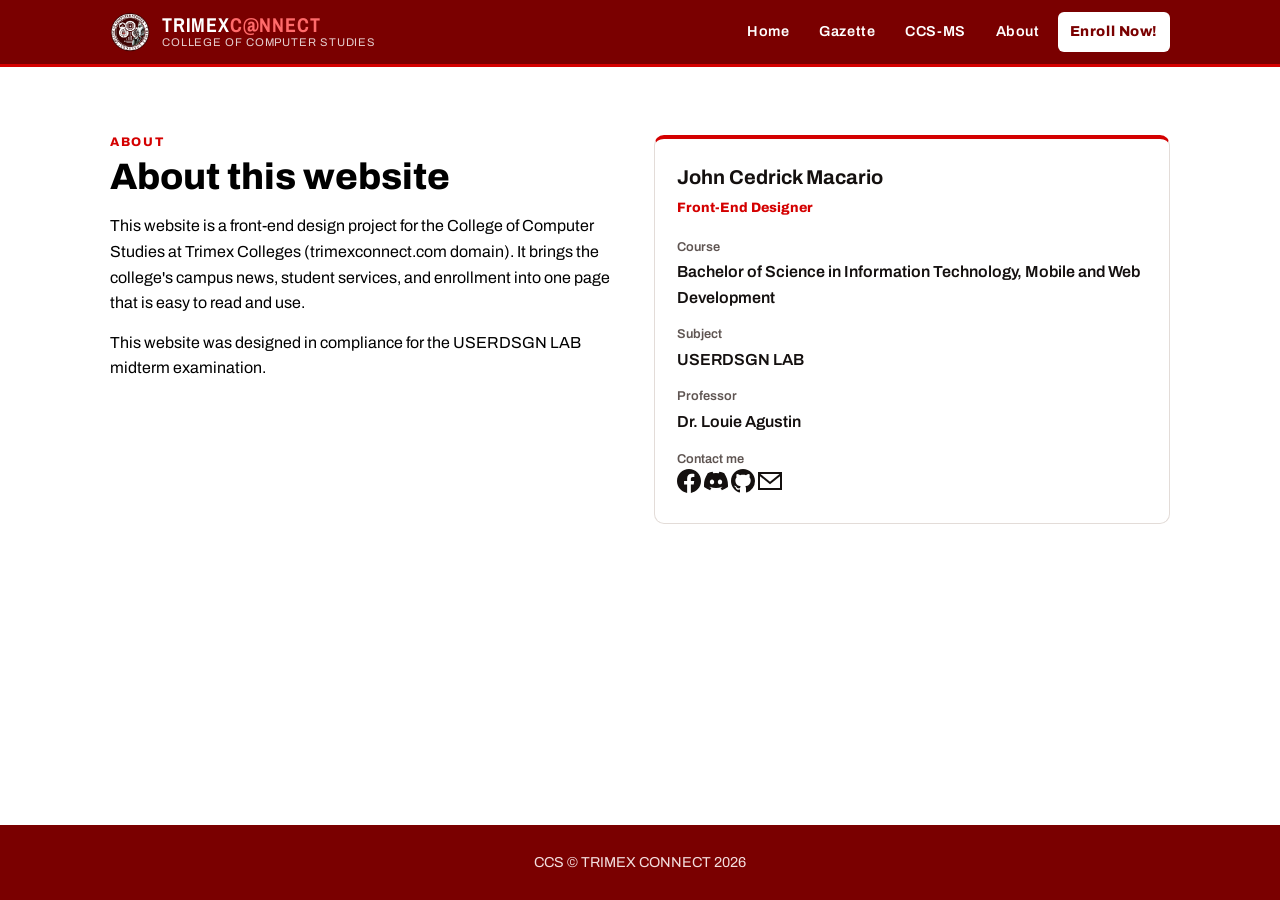
==== about.html @ 0bebf40c "Initial commit" ====
<!DOCTYPE html>
<html lang="en">
<head>
  <meta charset="utf-8">
  <meta name="viewport" content="width=device-width, initial-scale=1, viewport-fit=cover">
  <title>About | TrimexConnect</title>

  <link rel="stylesheet" href="https://fonts.googleapis.com/css2?family=Archivo:wght@400;600;800&family=Archivo+Narrow:wght@600&display=swap">
  <link rel="stylesheet" href="style.css">
  <link rel="stylesheet" href="about.css">
</head>

<body>

  <header>
    <div class="nav">
      <a href="#home"><img src="logoofccs.png" alt="css_logo" class="ccslogo" ></a>
      <a class="brand" href="index.html">TRIMEX<b>C@NNECT</b><small>College of Computer Studies</small></a>

      <nav>
        <a href="index.html">Home</a>
        <a href="index.html#gazette">Gazette</a>

        <details class="ccs-dropdown" name="site-dropdown">
          <summary>CCS-MS</summary>
          <div class="ccs-menu">
            <a href="https://trimexconnect.com/capstonethesis/login.php">Research Management System</a>
            <a href="https://trimexconnect.com/researchmanual/">Research Manual</a>
            <a href="https://trimexconnect.com/e-data/">Data Science Platform</a>
            <a href="https://trimexconnect.com/coderkiosk/">CCS Online Compiler</a>
            <a href="https://trimexconnect.com/iskuling/lms/login.php">CCS LMS Management</a>
            <a href="https://trimexconnect.com/voting/acts/">CCS ACTS Voting System</a>
            <a href="https://trimexconnect.com/voting/acse/">ACSE ACTS Voting System</a>
            <a href="https://trimexconnect.com/crowntab/">CCS Pageant Management System</a>
            <a href="https://trimexconnect.com/academy/netsec/login.php">Cybersecurity Arena</a>
            <a href="https://trimexconnect.com/e-hack/">Educational Cyber Range</a>
            <a href="https://trimexconnect.com/dikoalam/infosec/">Network Cybersecurity Training Lab</a>
            <a href="https://trimexconnect.com/ojtms/">CCS OJT Monitoring</a>
            <a href="https://trimexconnect.com/201ccs/">CCS Student and Faculty Portfolio</a>
          </div>
        </details>

        <a href="about.html" aria-current="page">About</a>
        <a class="cta" href="index.html#enroll">Enroll Now!</a>

        <details class="mobile-nav" name="nav-menu">
          <summary>Menu</summary>
          <div class="mobile-menu">
            <a href="index.html">Home</a>
            <a href="index.html#gazette">Gazette</a>

            <details class="mobile-ccs-dropdown" name="mobile-submenu">
              <summary>CCS-MS</summary>
              <div class="mobile-ccs-menu">
                <a href="https://trimexconnect.com/capstonethesis/login.php">Research Management System</a>
                <a href="https://trimexconnect.com/researchmanual/">Research Manual</a>
                <a href="https://trimexconnect.com/e-data/">Data Science Platform</a>
                <a href="https://trimexconnect.com/coderkiosk/">CCS Online Compiler</a>
                <a href="https://trimexconnect.com/iskuling/lms/login.php">CCS LMS Management</a>
                <a href="https://trimexconnect.com/voting/acts/">CCS ACTS Voting System</a>
                <a href="https://trimexconnect.com/voting/acse/">ACSE ACTS Voting System</a>
                <a href="https://trimexconnect.com/crowntab/">CCS Pageant Management System</a>
                <a href="https://trimexconnect.com/academy/netsec/login.php">Cybersecurity Arena</a>
                <a href="https://trimexconnect.com/e-hack/">Educational Cyber Range</a>
                <a href="https://trimexconnect.com/dikoalam/infosec/">Network Cybersecurity Training Lab</a>
                <a href="https://trimexconnect.com/ojtms/">CCS OJT Monitoring</a>
                <a href="https://trimexconnect.com/201ccs/">CCS Student and Faculty Portfolio</a>
              </div>
            </details>

            <a href="about.html" aria-current="page">About</a>
            <a href="index.html#enroll">Enroll Now!</a>
          </div>
        </details>
      </nav>
    </div>
  </header>

  <main>
    <section id="about">
      <div class="about">

        <div class="about-text">
          <div class="kick">About</div>
          <h2>About this website</h2>
          <p>
            This website is a front-end design project for the College of Computer
            Studies at Trimex Colleges (trimexconnect.com domain). It brings the 
            college's campus news, student services, and enrollment into one page 
            that is easy to read and use.
          </p>
          <p>
            This website was designed in compliance for the USERDSGN LAB midterm examination.
          </p>
        </div>

        <aside class="profile">
          <h3>John Cedrick Macario</h3>
          <p class="profile-role">Front-End Designer</p>
           
          <dl>
            <div>
              <dt>Course</dt>
              <dd>Bachelor of Science in Information Technology, Mobile and Web Development</dd>
            </div>
            <div>
              <dt>Subject</dt>
              <dd>USERDSGN LAB</dd>
            </div>
            <div>
              <dt>Professor</dt>
              <dd>Dr. Louie Agustin</dd>
            </div>
            <div>
   
    <dt>Contact me</dt>

    
    <a href="https://www.facebook.com/john.cedrick.807351" target="_blank" rel="noreferrer" aria-label="Facebook">
        <svg xmlns="http://www.w3.org/2000/svg" width="24" height="24" viewBox="0 0 24 24" fill="currentColor">
            <path d="M24 12.073c0-6.627-5.373-12-12-12s-12 5.373-12 12c0 5.99 4.388 10.954 10.125 11.854v-8.385H7.078v-3.47h3.047V9.43c0-3.007 1.792-4.669 4.533-4.669 1.312 0 2.686.235 2.686.235v2.953H15.83c-1.491 0-1.956.925-1.956 1.874v2.25h3.328l-.532 3.47h-2.796v8.385C19.612 23.027 24 18.062 24 12.073z"/>
        </svg>
    </a>

    
    <a href="https://discord.com/users/558245383491289108" target="_blank" rel="noreferrer" aria-label="Discord">
        <svg xmlns="http://www.w3.org/2000/svg" width="24" height="24" viewBox="0 0 24 24" fill="currentColor">
            <path d="M20.317 4.37a19.791 19.791 0 0 0-4.885-1.515.074.074 0 0 0-.079.037c-.21.375-.444.864-.608 1.25a18.27 18.27 0 0 0-5.487 0 12.64 12.64 0 0 0-.617-1.25.077.077 0 0 0-.079-.037A19.736 19.736 0 0 0 3.677 4.37a.07.07 0 0 0-.032.027C.533 9.046-.32 13.58.099 18.057a.082.082 0 0 0 .031.057 19.9 19.9 0 0 0 5.993 3.03.078.078 0 0 0 .084-.028 14.09 14.09 0 0 0 1.226-1.994.076.076 0 0 0-.041-.106 13.107 13.107 0 0 1-1.872-.892.077.077 0 0 1-.008-.128 10.2 10.2 0 0 0 .372-.292.074.074 0 0 1 .077-.01c3.928 1.793 8.18 1.793 12.061 0a.074.074 0 0 1 .078.01c.12.098.246.198.373.292a.077.077 0 0 1-.006.127 12.299 12.299 0 0 1-1.873.892.077.077 0 0 0-.041.107c.36.698.772 1.362 1.225 1.993a.076.076 0 0 0 .084.028 19.839 19.839 0 0 0 6.002-3.03.077.077 0 0 0 .032-.054c.5-5.177-.838-9.674-3.549-13.66a.061.061 0 0 0-.031-.028zM8.02 15.33c-1.183 0-2.157-1.085-2.157-2.419 0-1.333.956-2.419 2.157-2.419 1.21 0 2.176 1.096 2.157 2.42 0 1.333-.956 2.418-2.157 2.418zm7.975 0c-1.183 0-2.157-1.085-2.157-2.419 0-1.333.955-2.419 2.157-2.419 1.21 0 2.176 1.096 2.157 2.42 0 1.333-.946 2.418-2.157 2.418z"/>
        </svg>
    </a>
    
    <a href="https://github.com/Poopoo24yt" target="_blank" rel="noreferrer" aria-label="GitHub">
        <svg xmlns="http://www.w3.org/2000/svg" width="24" height="24" viewBox="0 0 24 24" fill="currentColor">
            <path d="M12 0C5.37 0 0 5.37 0 12c0 5.31 3.435 9.795 8.205 11.385.6.105.825-.255.825-.57 0-.285-.015-1.23-.015-2.235-3.015.555-3.795-.735-4.035-1.41-.135-.345-.72-1.41-1.23-1.695-.42-.225-1.02-.78-.015-.795.945-.015 1.62.87 1.845 1.23 1.08 1.815 2.805 1.305 3.495.99.105-.78.42-1.305.765-1.605-2.67-.3-5.46-1.335-5.46-5.925 0-1.305.465-2.385 1.23-3.225-.12-.3-.54-1.53.12-3.18 0 0 1.005-.315 3.3 1.23.96-.27 1.98-.405 3-.405s2.04.135 3 .405c2.295-1.56 3.3-1.23 3.3-1.23.66 1.65.24 2.88.12 3.18.765.84 1.23 1.905 1.23 3.225 0 4.605-2.805 5.625-5.475 5.925.435.375.81 1.095.81 2.22 0 1.605-.015 2.895-.015 3.3 0 .315.225.69.825.57A12.02 12.02 0 0024 12c0-6.63-5.37-12-12-12z"/>
        </svg>
    </a>

    
    <a class="contact-email" href="mailto:johncedrickmacario@student.trimexcolleges.edu.ph" aria-label="Email">
        <svg xmlns="http://www.w3.org/2000/svg" width="24" height="24" viewBox="0 0 24 24" fill="currentColor">
            <path d="M0 3v18h24V3H0zm21.518 2L12 12.713 2.482 5h19.036zM2 19V7.183l10 8.104 10-8.104V19H2z"/>
        </svg>
    </a>
</div>
          </dl>
        </aside>

      </div>
    </section>
  </main>

  <footer>CCS &copy; TRIMEX CONNECT 2026</footer>

  <script>
    document.addEventListener("click", (event) => {
      const clickedLink = event.target.closest("a");

      document.querySelectorAll("details[open]").forEach((dropdown) => {
        if (clickedLink || !dropdown.contains(event.target)) {
          dropdown.removeAttribute("open");
        }
      });
    });
  </script>

</body>
</html>
---- style.css ----
/* Theme tokens and global defaults */
:root {
  --maroon: #7a0000;
  --red: #d40000;
  --ink: #14100f;
  --bg: #f6f3f1;
  --card: #fff;
  --mut: #5f5552;
  --line: #e3dcd8;
  box-sizing: border-box;
  padding-top: env(safe-area-inset-top, 0px);
  padding-bottom: env(safe-area-inset-bottom, 0px);
}

@media (prefers-color-scheme: dark) {
  :root:not([data-theme="light"]) {
    --bg: #140e0e;
    --card: #1f1616;
    --ink: #f4ecea;
    --mut: #b8a9a5;
    --line: #3a2a2a;
  }
}

:root[data-theme="dark"] {
  --bg: #140e0e;
  --card: #1f1616;
  --ink: #f4ecea;
  --mut: #b8a9a5;
  --line: #3a2a2a;
}

html {
  scroll-behavior: smooth;
  scroll-padding-top: calc(72px + env(safe-area-inset-top, 0px));
}

* {
  box-sizing: border-box;
}

body {
  margin: 0;
  background: #fff;
  color: var(--ink);
  font-family: "Archivo", system-ui, sans-serif;
  font-size: 16px;
  line-height: 1.6;
}

p,
li,
summary,
a,
span,
button,
input,
textarea {
  font: inherit;
}

a {
  color: inherit;
  text-decoration: none;
}

/* Header */

header {
  position: sticky;
  top: env(safe-area-inset-top, 0px);
  z-index: 10;
  background: var(--maroon);
  color: #fff;
  border-bottom: 3px solid var(--red);
}

.ccslogo{
    height: 40px; 
  width: auto; 
  display: block;
  }

.nav {
  max-width: 1100px;
  margin: 0 auto;
  padding: 12px 20px;
  display: flex;
  align-items: center;
  justify-content: flex-start;
  gap: 12px;
  flex-wrap: wrap;
}

.nav > nav {
  margin-left: auto;
}

.brand {
  font: 800 1.25rem/1 "Archivo Narrow", Archivo, sans-serif;
  letter-spacing: .04em;
}

.brand small {
  display: block;
  font: 400 .7rem/1.3 Archivo, sans-serif;
  letter-spacing: .08em;
  opacity: .8;
  text-transform: uppercase;
}

nav,
nav a,
nav summary,
.btn,
.btns a,
.cta,
.kick,
.gazette-label,
.gazette-card h3,
.gazette-card-left h3,
.stat b,
.ms li,
footer,
.enroll p,
.lead,
.ms p {
  font-family: "Archivo", system-ui, sans-serif;
}

.brand b {
  color: #ff6b6b;
}

nav {
  position: relative;
  display: flex;
  gap: 6px;
  flex-wrap: wrap;
  align-items: center;
}

nav a,
nav summary {
  padding: 8px 12px;
  border-radius: 6px;
  font-weight: 600;
  font-size: .9rem;
  letter-spacing: .04em;
}

nav summary {
  list-style: none;
  cursor: pointer;
}

nav summary::-webkit-details-marker {
  display: none;
}

.ccs-dropdown {
  position: static;
}

.ccs-dropdown[open] > summary,
nav summary:hover {
  background: rgba(255, 255, 255, .14);
}

.ccs-menu,
.mobile-ccs-menu {
  overflow-y: auto;
  padding: 8px;
  border: 1px solid var(--line);
  border-radius: 8px;
  background: var(--card);
  color: var(--ink);
}

.ccs-menu {
  position: absolute;
  top: calc(100% + 10px);
  right: 0;
  width: min(312px, calc(100vw - 32px));
  max-height: min(82vh, 650px);
  box-shadow: 0 12px 32px rgba(20, 16, 15, .2);
}

.ccs-dropdown:hover > .ccs-menu,
.ccs-dropdown:focus-within > .ccs-menu {
  display: block;
}

nav .ccs-menu a {
  display: block;
  padding: 10px 12px;
  border-radius: 4px;
  font-weight: 400;
  font-size: .95rem;
  letter-spacing: 0;
  line-height: 1.45;
}

nav .ccs-menu a:hover,
nav .ccs-menu a:focus-visible {
  background: var(--bg);
  color: var(--maroon);
}
nav a:hover {
  background: rgba(255, 255, 255, .14);
}

nav a.cta {
  background: #fff;
  color: var(--maroon);
  font-weight: 800;
}

/* Hero and calls to action */
.hero {
  position: relative;
  color: #fff;
  background: linear-gradient(105deg, rgba(20, 6, 6, .93) 38%, rgba(122, 0, 0, .55)), url(buildingschoolGIFbg.gif) center/cover;
}

.hero .in {
  max-width: 1100px;
  margin: 0 auto;
  padding: 84px 20px 96px;
  display: grid;
  gap: 28px;
}

.pill img {
  display: block;
  width: min(340px, 100%);
  height: auto;
  background: #fff;
  padding: 10px;
  border-radius: 12px;
}

h1 {
  font: 800 clamp(2.2rem, 6vw, 3.9rem)/1.05 Archivo, sans-serif;
  margin: 0;
  max-width: 16ch;
}

h1 span {
  color: #ff5a5a;
}

.hero p {
  max-width: 52ch;
  font-size: 1.1rem;
  margin: 0;
  color: #f0e4e2;
}

.btns {
  display: flex;
  gap: 12px;
  flex-wrap: wrap;
}

.btn {
  padding: 13px 22px;
  border-radius: 8px;
  font-size: 0.95rem;
  font-weight: 800;
  border: 2px solid #fff;
}

.btn.p {
  background: var(--red);
  border-color: var(--red);
  color: white;
}

.btn:hover {
  filter: brightness(1.12);
}

/* Stats, and content cards */
.stats {
  max-width: 1100px;
  margin: -38px auto 0;
  padding: 0 20px;
  position: relative;
  display: grid;
  grid-template-columns: repeat(auto-fit, minmax(170px, 1fr));
  gap: 12px;
}

.stat {
  background: var(--card);
  border: 1px solid var(--line);
  border-top: 4px solid var(--red);
  border-radius: 10px;
  padding: 16px 18px;
}

.stat b {
  display: block;
  font-size: 1.35rem;
}

.stat span {
  color: var(--mut);
  font-size: .88rem;
}

section {
  max-width: 1100px;
  margin: 0 auto;
  padding: 68px 20px 0;
}

.kick {
  color: var(--red);
  font: 800 .78rem Archivo, sans-serif;
  letter-spacing: .14em;
  text-transform: uppercase;
}

h2 {
  font: 800 clamp(1.6rem, 4vw, 2.3rem)/1.15 Archivo, sans-serif;
  margin: .2em 0 .4em;
}

.lead {
  color: #000;
  max-width: 60ch;
  margin: 0 0 26px;
}

/* gazette*/

.gazette-header {
  color: #000; 
}

.gazette-grid {
  display: grid;
  grid-template-columns: repeat(2, minmax(0, 1fr));
  gap: 10px;
}

.gazette-column {
  display: flex;
  flex-direction: column;
  gap: 10px;
}

.gazette-card, 
.gazette-card-left {
  --card-bg: #1f1616;
  --card-text: #f4ecea;
  --card-muted: #b8a9a5;

  flex: 1; 
  padding: 22px;
  background: var(--card-bg);
  color: var(--card-text);
  border: 1px solid var(--red);
  border-radius: 10px;
  transition: transform .15s, border-color .15s;
}

.gazette-card:hover,
.gazette-card-left:hover {
  transform: translateY(-3px);
  border-color: #ff5a5a;
}

.gazette-card{
  cursor:default
}

.gazette-card-left{
  cursor:pointer
}

.gazette-label {
  display: block;
  margin-bottom: 8px;
  color: var(--red);
  font-size: .75rem;
  font-weight: 800;
  letter-spacing: .12em;
  text-transform: uppercase;
}

.gazette-label svg{
    width: 20px;
    height: 20px;
}

.gazette-card h3, 
.gazette-card-left h3 {
  margin: 0 0 10px;
  font-size: 1.15rem;
  line-height: 1.25;
}

.gazette-card p, 
.gazette-card-left p {
  margin: 0;
  color: var(--card-muted);
  font-size: .95rem;
}

/* CCS-MS and enroll nyeow */
.ms {
  display: grid;
  grid-template-columns: repeat(auto-fit, minmax(280px, 1fr));
  gap: 24px;
  align-items: center;
  background: var(--maroon);
  color: #fff;
  border-radius: 16px;
  padding: 34px;
}

.ms h2 {
  margin-top: 0;
}

.ms p {
  color: #f0dcdc;
  margin: 0 0 16px;
}

.ms ul {
  list-style: none;
  margin: 0;
  padding: 0;
  display: grid;
  gap: 10px;
}

.ms li {
  background: rgba(255, 255, 255, .1);
  border-left: 4px solid #ff5a5a;
  padding: 12px 14px;
  border-radius: 6px;
  font-weight: 600;
}

.enroll {
  text-align: center;
  background: var(--ink);
  color: var(--bg);
  border-radius: 16px;
  padding: 48px 24px;
  margin-top: 68px;
}

.enroll h2 {
  margin-top: 0;
}

.enroll p {
  margin: 0 auto 22px;
  max-width: 48ch;
  opacity: .8;
}

/* feet :p */
footer {
  margin-top: 68px;
  background: var(--maroon);
  color: #f3dede;
  text-align: center;
  padding: 26px 20px calc(26px + env(safe-area-inset-bottom, 0px));
  font-size: .9rem;
}

a:focus-visible {
  outline: 3px solid #ffb3b3;
  outline-offset: 2px;
}

.gazette_text {
  color: #000;
}

/* ccs menu bottom?? */

.kick-light {
  color: #ffb3b3;
}

.ms-dropdown {
  position: relative;
  display: inline-block;
}

.ms-dropdown > summary {
  list-style: none;
  cursor: pointer;
}

.ms-dropdown > summary::-webkit-details-marker {
  display: none;
}


/* menuu */
.ms-menu {
  position: absolute;
  top: calc(100% + 8px);
  left: 0;
  z-index: 20;
  width: min(312px, calc(100vw - 48px));
  max-height: min(60vh, 420px);
  overflow-y: auto;
  padding: 8px;
  background: var(--card);
  color: var(--ink);
  border: 1px solid var(--line);
  border-radius: 8px;
  box-shadow: 0 12px 32px rgba(20, 16, 15, .25);
}

.ms-menu a {
  display: block;
  padding: 9px 12px;
  border-radius: 4px;
  font-size: .95rem;
  line-height: 1.45;
}

.ms-menu a:hover,
.ms-menu a:focus-visible {
  background: var(--bg);
  color: var(--maroon);
}

.mobile-nav {
  display: none;
}

/* Mobile related shi */
@media (max-width: 776.98px) {
  .nav {
    flex-wrap: nowrap;
  }

  .brand {
    flex: 1;
    min-width: 0;
  }

  nav {
    position: static;
    width: auto;
    justify-content: flex-end;
  }

  nav > a,
  nav > .ccs-dropdown {
    display: none;
  }

  .mobile-nav {
    display: block;
  }

  .mobile-nav summary {
    display: flex;
    align-items: center;
    justify-content: center;
    width: 44px;
    height: 44px;
    padding: 0;
    background: transparent;
    color: #fff;
    font-size: 0;
  }

  .mobile-nav > summary:hover,
  .mobile-nav[open] > summary {
    background: transparent;
  }

  .mobile-nav summary::after {
    width: 7px;
    height: 7px;
    border: solid currentColor;
    border-width: 0 2px 2px 0;
    content: "";
    transform: rotate(45deg) translateY(-2px);
  }

  .mobile-nav[open] > summary::after {
    transform: rotate(225deg) translateY(-2px);
  }

  .mobile-menu {
    position: absolute;
    top: 100%;
    right: 0;
    left: 0;
    width: auto;
    overflow: visible;
    padding: 11px 0;
    background: var(--maroon);
    color: #fff;
  }

  nav .mobile-menu a {
    display: block;
    min-height: 55px;
    padding: 14px 15%;
    font-size: .95rem;
    font-weight: 800;
    letter-spacing: 0;
    text-transform: uppercase;
  }

  nav .mobile-menu a:hover,
  nav .mobile-menu a:focus-visible {
    background: rgba(255, 255, 255, .14);
    color: #fff;
  }

  .mobile-ccs-dropdown > summary {
    display: flex;
    align-items: center;
    justify-content: flex-start;
    width: 100%;
    height: auto;
    min-height: 55px;
    padding: 14px 15%;
    color: #fff;
    font-size: .95rem;
    font-weight: 800;
    letter-spacing: 0;
    text-transform: uppercase;
  }

  .mobile-ccs-dropdown > summary::after {
    display: none;
  }

  .mobile-ccs-dropdown > summary:hover,
  .mobile-ccs-dropdown[open] > summary {
    background: rgba(255, 255, 255, .14);
  }

  .mobile-ccs-dropdown {
    position: relative;
  }

  .mobile-ccs-menu {
    display: none;
    position: absolute;
    top: calc(100% + 4px);
    left: 50%;
    z-index: 20;
    transform: translateX(-50%);
    width: min(312px, calc(100vw - 48px));
    max-height: min(60vh, 420px);
    max-height: min(60dvh, 420px);
    overflow-y: auto;
    overscroll-behavior-y: contain;
    -webkit-overflow-scrolling: touch;
    box-shadow: 0 8px 20px rgba(20, 16, 15, .2);
  }

  .mobile-ccs-dropdown:hover > .mobile-ccs-menu,
  .mobile-ccs-dropdown:focus-within > .mobile-ccs-menu,
  .mobile-ccs-dropdown[open] > .mobile-ccs-menu {
    display: block;
  }

  nav .mobile-menu .mobile-ccs-menu a {
    display: block;
    min-height: 0;
    padding: 9px 12px;
    border-radius: 4px;
    color: var(--ink);
    font-size: .95rem;
    font-weight: 400;
    letter-spacing: 0;
    line-height: 1.45;
    text-transform: none;
  }

  nav .mobile-menu .mobile-ccs-menu a:hover,
  nav .mobile-menu .mobile-ccs-menu a:focus-visible {
    background: var(--bg);
    color: var(--maroon);
  }

  .gazette-grid {
    grid-template-columns: 1fr;
  }

  
}
---- about.css ----
.about {
  display: grid;
  grid-template-columns: repeat(auto-fit, minmax(280px, 1fr));
  gap: 28px;
  align-items: start;
}

.about-text p {
  margin: 0 0 14px;
  max-width: 60ch;
  color: #000;
}

.about-text h2 {
  margin-top: .2em;
  color: #000;
}

.profile {
  background: var(--card);
  border: 1px solid var(--line);
  border-top: 4px solid var(--red);
  border-radius: 10px;
  padding: 22px;
}

.profile h3 {
  margin: 0 0 4px;
  font-size: 1.25rem;
}

.profile-role {
  margin: 0 0 18px;
  color: var(--red);
  font-weight: 800;
  font-size: .85rem;
}

.profile dl {
  margin: 0;
  display: grid;
  gap: 14px;
}

.profile dt {
  color: var(--mut);
  font-size: .8rem;
  font-weight: 600;
}

.profile dd {
  margin: 2px 0 0;
  font-weight: 600;
}

footer {
  margin-top: auto;
}

body {
  display: flex;
  min-height: 100vh;
  flex-direction: column;
}

main {
  flex: 1;
}
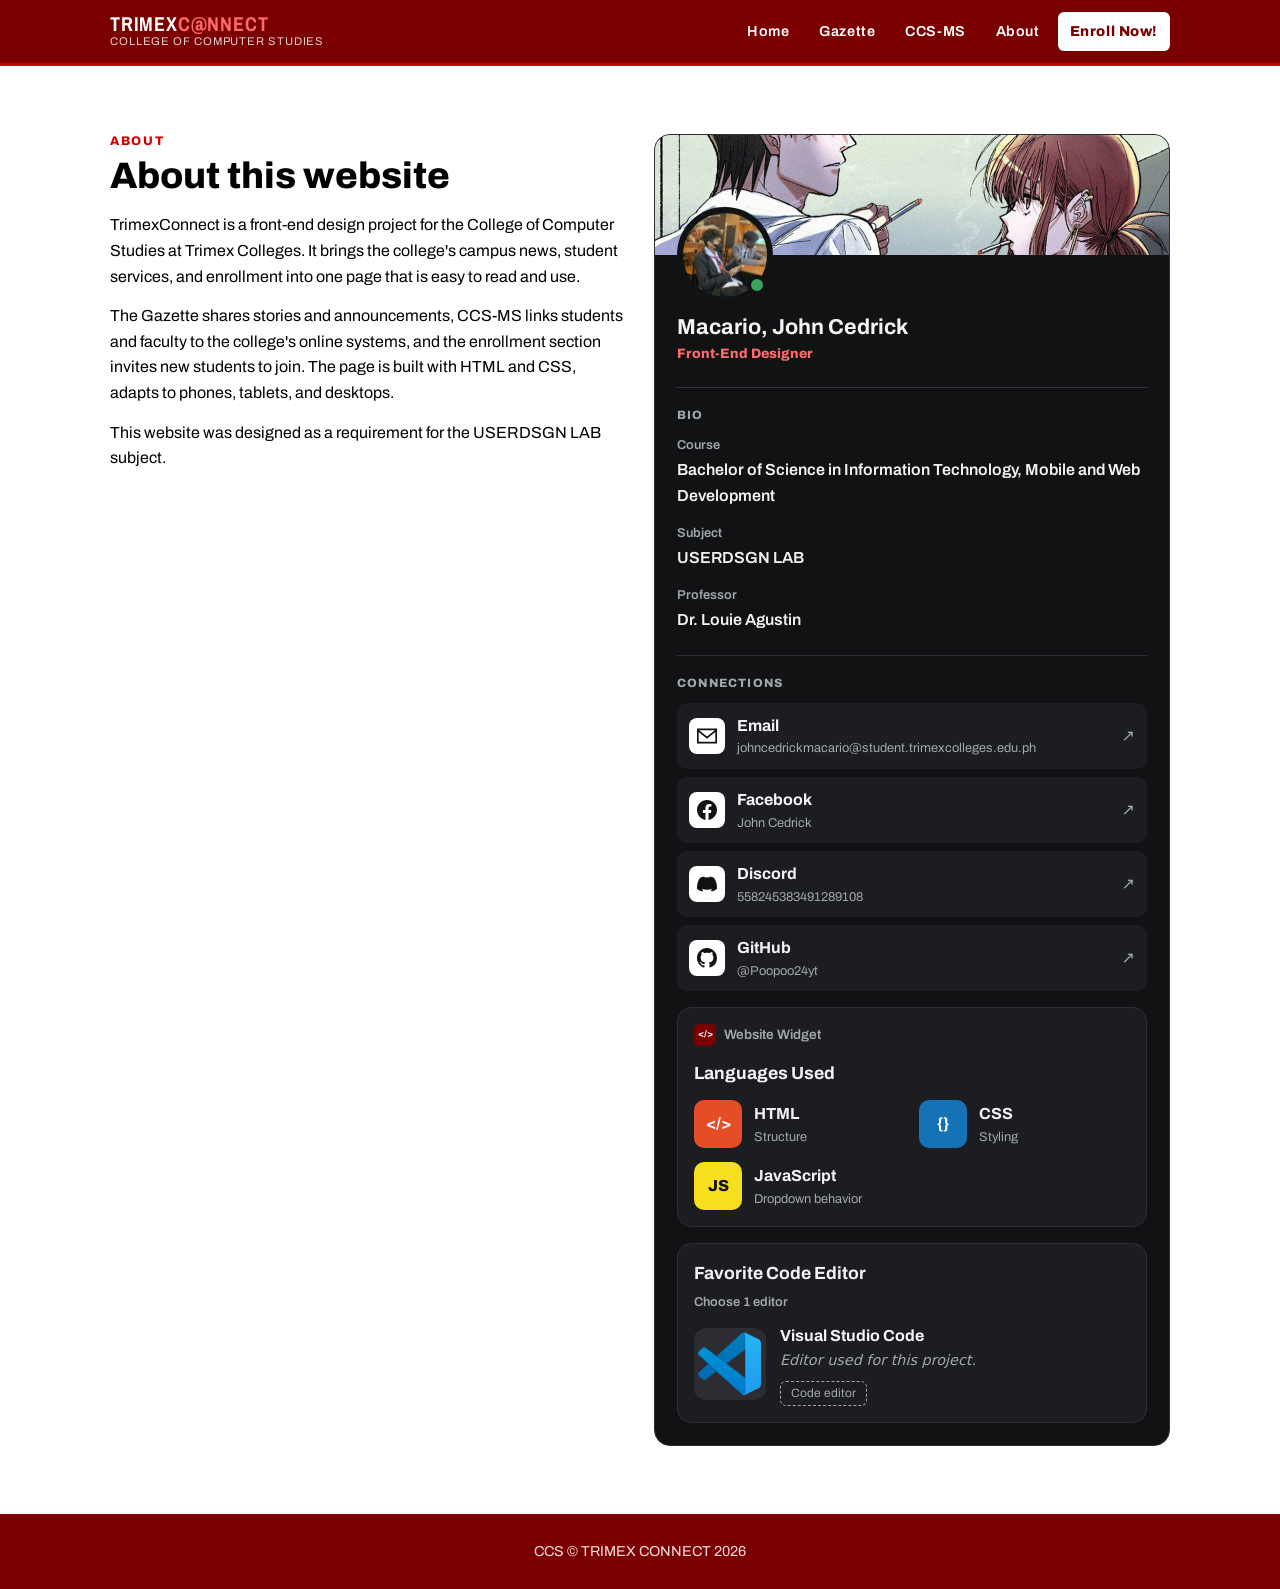
==== commit 99dc76e7: "revamped about page profile (card section only) all images moved to img folder for clean structure" ====
--- a/about.html
+++ b/about.html
@@ -12,12 +12,13 @@
 
 <body>
 
+  
   <header>
     <div class="nav">
-      <a href="#home"><img src="logoofccs.png" alt="css_logo" class="ccslogo" ></a>
       <a class="brand" href="index.html">TRIMEX<b>C@NNECT</b><small>College of Computer Studies</small></a>
 
       <nav>
+        
         <a href="index.html">Home</a>
         <a href="index.html#gazette">Gazette</a>
 
@@ -43,6 +44,7 @@
         <a href="about.html" aria-current="page">About</a>
         <a class="cta" href="index.html#enroll">Enroll Now!</a>
 
+        
         <details class="mobile-nav" name="nav-menu">
           <summary>Menu</summary>
           <div class="mobile-menu">
@@ -76,92 +78,218 @@
     </div>
   </header>
 
+
+ 
   <main>
-    <section id="about">
-      <div class="about">
-
-        <div class="about-text">
-          <div class="kick">About</div>
-          <h2>About this website</h2>
-          <p>
-            This website is a front-end design project for the College of Computer
-            Studies at Trimex Colleges (trimexconnect.com domain). It brings the 
-            college's campus news, student services, and enrollment into one page 
-            that is easy to read and use.
-          </p>
-          <p>
-            This website was designed in compliance for the USERDSGN LAB midterm examination.
-          </p>
+  <section id="about">
+    <div class="about">
+
+      
+      <div class="about-text">
+        <div class="kick">About</div>
+        <h2>About this website</h2>
+        <p>
+          TrimexConnect is a front-end design project for the College of Computer
+          Studies at Trimex Colleges. It brings the college's campus news, student
+          services, and enrollment into one page that is easy to read and use.
+        </p>
+        <p>
+          The Gazette shares stories and announcements, CCS-MS links students and
+          faculty to the college's online systems, and the enrollment section
+          invites new students to join. The page is built with HTML and CSS, adapts
+          to phones, tablets, and desktops.
+        </p>
+        <p>
+          This website was designed as a requirement for the USERDSGN LAB subject.
+        </p>
+      </div>
+
+     
+      <aside class="profile" aria-label="Front-end designer profile">
+
+        
+        <div class="profile-banner"></div>
+        <div class="profile-body">
+          <div class="profile-avatar" role="img" aria-label="photo_avatar">
+            <span class="profile-status" title="Online"></span>
+          </div>
+
+          <h3 class="profile-name">Macario, John Cedrick</h3>
+          <p class="profile-role">Front-End Designer</p>
+
+          
+          <div class="profile-block">
+            <h4>Bio</h4>
+            <dl class="bio">
+              <div>
+                <dt>Course</dt>
+                <dd>Bachelor of Science in Information Technology, Mobile and Web Development</dd>
+              </div>
+              <div>
+                <dt>Subject</dt>
+                <dd>USERDSGN LAB</dd>
+              </div>
+              <div>
+                <dt>Professor</dt>
+                <dd>Dr. Louie Agustin</dd>
+              </div>
+            </dl>
+          </div>
+
+          <div class="profile-block">
+                <h4>Connections</h4>
+
+                <ul class="connections">
+
+                
+                  <li>
+                    <a href="mailto:johncedrickmacario@student.trimexcolleges.edu.ph">
+                      <span class="connection-icon email" aria-hidden="true">
+                        <svg xmlns="http://www.w3.org/2000/svg"
+                            width="20"
+                            height="20"
+                            viewBox="0 0 24 24"
+                            fill="currentColor">
+                          <path d="M0 3v18h24V3H0zm21.518 2L12 12.713 2.482 5h19.036zM2 19V7.183l10 8.104 10-8.104V19H2z"/>
+                        </svg>
+                      </span>
+
+                      <span>
+                        <b>Email</b>
+                        <small>johncedrickmacario@student.trimexcolleges.edu.ph</small>
+                      </span>
+
+                      <span class="connection-arrow" aria-hidden="true">↗</span>
+                    </a>
+                  </li>
+
+                 
+                  <li>
+                    <a href="https://www.facebook.com/john.cedrick.807351"
+                      target="_blank"
+                      rel="noopener noreferrer">
+
+                      <span class="connection-icon facebook" aria-hidden="true">
+                        <svg xmlns="http://www.w3.org/2000/svg"
+                            width="20"
+                            height="20"
+                            viewBox="0 0 24 24"
+                            fill="currentColor">
+                          <path d="M24 12.073c0-6.627-5.373-12-12-12S0 5.446 0 12.073c0 5.99 4.388 10.954 10.125 11.854v-8.385H7.078v-3.47h3.047V9.43c0-3.007 1.792-4.669 4.533-4.669 1.312 0 2.686.235 2.686.235v2.953H15.83c-1.491 0-1.956.925-1.956 1.874v2.25h3.328l-.532 3.47h-2.796v8.385C19.612 23.027 24 18.062 24 12.073z"/>
+                        </svg>
+                      </span>
+
+                      <span>
+                        <b>Facebook</b>
+                        <small>John Cedrick</small>
+                      </span>
+
+                      <span class="connection-arrow" aria-hidden="true">↗</span>
+                    </a>
+                  </li>
+
+            
+                  <li>
+                    <a href="https://discord.com/users/558245383491289108"
+                      target="_blank"
+                      rel="noopener noreferrer">
+
+                      <span class="connection-icon discord" aria-hidden="true">
+                        <svg xmlns="http://www.w3.org/2000/svg"
+                            width="20"
+                            height="20"
+                            viewBox="0 0 24 24"
+                            fill="currentColor">
+                          <path d="M20.317 4.37a19.791 19.791 0 0 0-4.885-1.515.074.074 0 0 0-.079.037c-.21.375-.444.864-.608 1.25a18.27 18.27 0 0 0-5.487 0 12.64 12.64 0 0 0-.617-1.25.077.077 0 0 0-.079-.037A19.736 19.736 0 0 0 3.677 4.37a.07.07 0 0 0-.032.027C.533 9.046-.32 13.58.099 18.057a.082.082 0 0 0 .031.057 19.9 19.9 0 0 0 5.993 3.03.078.078 0 0 0 .084-.028 14.09 14.09 0 0 0 1.226-1.994.076.076 0 0 0-.041-.106 13.107 13.107 0 0 1-1.872-.892.077.077 0 0 1-.008-.128 10.2 10.2 0 0 0 .372-.292.074.074 0 0 1 .077-.01c3.928 1.793 8.18 1.793 12.061 0a.074.074 0 0 1 .078.01c.12.098.246.198.373.292a.077.077 0 0 1-.006.127 12.299 12.299 0 0 1-1.873.892.077.077 0 0 0-.041.107c.36.698.772 1.362 1.225 1.993a.076.076 0 0 0 .084.028 19.839 19.839 0 0 0 6.002-3.03.077.077 0 0 0 .032-.054c.5-5.177-.838-9.674-3.549-13.66a.061.061 0 0 0-.031-.028z"/>
+                        </svg>
+                      </span>
+
+                      <span>
+                        <b>Discord</b>
+                        <small>558245383491289108</small>
+                      </span>
+
+                      <span class="connection-arrow" aria-hidden="true">↗</span>
+                    </a>
+                  </li>
+
+                
+                  <li>
+                    <a href="https://github.com/Poopoo24yt"
+                      target="_blank"
+                      rel="noopener noreferrer">
+
+                      <span class="connection-icon github" aria-hidden="true">
+                        <svg xmlns="http://www.w3.org/2000/svg"
+                            width="20"
+                            height="20"
+                            viewBox="0 0 24 24"
+                            fill="currentColor">
+                          <path d="M12 0C5.37 0 0 5.37 0 12c0 5.31 3.435 9.795 8.205 11.385.6.105.825-.255.825-.57 0-.285-.015-1.23-.015-2.235-3.015.555-3.795-.735-4.035-1.41-.135-.345-.72-1.41-1.23-1.695-.42-.225-1.02-.78-.015-.795.945-.015 1.62.87 1.845 1.23 1.08 1.815 2.805 1.305 3.495.99.105-.78.42-1.305.765-1.605-2.67-.3-5.46-1.335-5.46-5.925 0-1.305.465-2.385 1.23-3.225-.12-.3-.54-1.53.12-3.18 0 0 1.005-.315 3.3 1.23.96-.27 1.98-.405 3-.405s2.04.135 3 .405c2.295-1.56 3.3-1.23 3.3-1.23.66 1.65.24 2.88.12 3.18.765.84 1.23 1.905 1.23 3.225 0 4.605-2.805 5.625-5.475 5.925.435.375.81 1.095.81 2.22 0 1.605-.015 2.895-.015 3.3 0 .315.225.69.825.57A12.02 12.02 0 0024 12c0-6.63-5.37-12-12-12z"/>
+                        </svg>
+                      </span>
+
+                      <span>
+                        <b>GitHub</b>
+                        <small>@Poopoo24yt</small>
+                      </span>
+
+                      <span class="connection-arrow" aria-hidden="true">↗</span>
+                    </a>
+                  </li>
+
+                </ul>
+              </div>
+
+        
+          <div class="widget">
+            <div class="widget-head">
+              <span class="widget-logo" aria-hidden="true">&lt;/&gt;</span>
+              <span>Website Widget</span>
+            </div>
+            <h4 class="widget-title">Languages Used</h4>
+            <ul class="languages">
+              <li>
+                <span class="lang-icon lang-html" aria-hidden="true">&lt;/&gt;</span>
+                <span><b>HTML</b><small>Structure</small></span>
+              </li>
+              <li>
+                <span class="lang-icon lang-css" aria-hidden="true">{}</span>
+                <span><b>CSS</b><small>Styling</small></span>
+              </li>
+              <li>
+                <span class="lang-icon lang-js" aria-hidden="true">JS</span>
+                <span><b>JavaScript</b><small>Dropdown behavior</small></span>
+              </li>
+            </ul>
+          </div>
+
+        
+          <div class="widget">
+            <h4 class="widget-title">Favorite Code Editor</h4>
+            <p class="widget-sub">Choose 1 editor</p>
+            <div class="editor">
+              <span class="editor-icon" aria-hidden="true">
+              </span>
+              <div>
+                <b>Visual Studio Code</b>
+                <p>Editor used for this project.</p>
+                <span class="tag">Code editor</span>
+              </div>
+            </div>
+          </div>
+
         </div>
-
-        <aside class="profile">
-          <h3>John Cedrick Macario</h3>
-          <p class="profile-role">Front-End Designer</p>
-           
-          <dl>
-            <div>
-              <dt>Course</dt>
-              <dd>Bachelor of Science in Information Technology, Mobile and Web Development</dd>
-            </div>
-            <div>
-              <dt>Subject</dt>
-              <dd>USERDSGN LAB</dd>
-            </div>
-            <div>
-              <dt>Professor</dt>
-              <dd>Dr. Louie Agustin</dd>
-            </div>
-            <div>
-   
-    <dt>Contact me</dt>
-
-    
-    <a href="https://www.facebook.com/john.cedrick.807351" target="_blank" rel="noreferrer" aria-label="Facebook">
-        <svg xmlns="http://www.w3.org/2000/svg" width="24" height="24" viewBox="0 0 24 24" fill="currentColor">
-            <path d="M24 12.073c0-6.627-5.373-12-12-12s-12 5.373-12 12c0 5.99 4.388 10.954 10.125 11.854v-8.385H7.078v-3.47h3.047V9.43c0-3.007 1.792-4.669 4.533-4.669 1.312 0 2.686.235 2.686.235v2.953H15.83c-1.491 0-1.956.925-1.956 1.874v2.25h3.328l-.532 3.47h-2.796v8.385C19.612 23.027 24 18.062 24 12.073z"/>
-        </svg>
-    </a>
-
-    
-    <a href="https://discord.com/users/558245383491289108" target="_blank" rel="noreferrer" aria-label="Discord">
-        <svg xmlns="http://www.w3.org/2000/svg" width="24" height="24" viewBox="0 0 24 24" fill="currentColor">
-            <path d="M20.317 4.37a19.791 19.791 0 0 0-4.885-1.515.074.074 0 0 0-.079.037c-.21.375-.444.864-.608 1.25a18.27 18.27 0 0 0-5.487 0 12.64 12.64 0 0 0-.617-1.25.077.077 0 0 0-.079-.037A19.736 19.736 0 0 0 3.677 4.37a.07.07 0 0 0-.032.027C.533 9.046-.32 13.58.099 18.057a.082.082 0 0 0 .031.057 19.9 19.9 0 0 0 5.993 3.03.078.078 0 0 0 .084-.028 14.09 14.09 0 0 0 1.226-1.994.076.076 0 0 0-.041-.106 13.107 13.107 0 0 1-1.872-.892.077.077 0 0 1-.008-.128 10.2 10.2 0 0 0 .372-.292.074.074 0 0 1 .077-.01c3.928 1.793 8.18 1.793 12.061 0a.074.074 0 0 1 .078.01c.12.098.246.198.373.292a.077.077 0 0 1-.006.127 12.299 12.299 0 0 1-1.873.892.077.077 0 0 0-.041.107c.36.698.772 1.362 1.225 1.993a.076.076 0 0 0 .084.028 19.839 19.839 0 0 0 6.002-3.03.077.077 0 0 0 .032-.054c.5-5.177-.838-9.674-3.549-13.66a.061.061 0 0 0-.031-.028zM8.02 15.33c-1.183 0-2.157-1.085-2.157-2.419 0-1.333.956-2.419 2.157-2.419 1.21 0 2.176 1.096 2.157 2.42 0 1.333-.956 2.418-2.157 2.418zm7.975 0c-1.183 0-2.157-1.085-2.157-2.419 0-1.333.955-2.419 2.157-2.419 1.21 0 2.176 1.096 2.157 2.42 0 1.333-.946 2.418-2.157 2.418z"/>
-        </svg>
-    </a>
-    
-    <a href="https://github.com/Poopoo24yt" target="_blank" rel="noreferrer" aria-label="GitHub">
-        <svg xmlns="http://www.w3.org/2000/svg" width="24" height="24" viewBox="0 0 24 24" fill="currentColor">
-            <path d="M12 0C5.37 0 0 5.37 0 12c0 5.31 3.435 9.795 8.205 11.385.6.105.825-.255.825-.57 0-.285-.015-1.23-.015-2.235-3.015.555-3.795-.735-4.035-1.41-.135-.345-.72-1.41-1.23-1.695-.42-.225-1.02-.78-.015-.795.945-.015 1.62.87 1.845 1.23 1.08 1.815 2.805 1.305 3.495.99.105-.78.42-1.305.765-1.605-2.67-.3-5.46-1.335-5.46-5.925 0-1.305.465-2.385 1.23-3.225-.12-.3-.54-1.53.12-3.18 0 0 1.005-.315 3.3 1.23.96-.27 1.98-.405 3-.405s2.04.135 3 .405c2.295-1.56 3.3-1.23 3.3-1.23.66 1.65.24 2.88.12 3.18.765.84 1.23 1.905 1.23 3.225 0 4.605-2.805 5.625-5.475 5.925.435.375.81 1.095.81 2.22 0 1.605-.015 2.895-.015 3.3 0 .315.225.69.825.57A12.02 12.02 0 0024 12c0-6.63-5.37-12-12-12z"/>
-        </svg>
-    </a>
-
-    
-    <a class="contact-email" href="mailto:johncedrickmacario@student.trimexcolleges.edu.ph" aria-label="Email">
-        <svg xmlns="http://www.w3.org/2000/svg" width="24" height="24" viewBox="0 0 24 24" fill="currentColor">
-            <path d="M0 3v18h24V3H0zm21.518 2L12 12.713 2.482 5h19.036zM2 19V7.183l10 8.104 10-8.104V19H2z"/>
-        </svg>
-    </a>
-</div>
-          </dl>
-        </aside>
-
-      </div>
-    </section>
+      </aside>
+
+    </div>
+  </section>
   </main>
 
   <footer>CCS &copy; TRIMEX CONNECT 2026</footer>
 
-  <script>
-    document.addEventListener("click", (event) => {
-      const clickedLink = event.target.closest("a");
-
-      document.querySelectorAll("details[open]").forEach((dropdown) => {
-        if (clickedLink || !dropdown.contains(event.target)) {
-          dropdown.removeAttribute("open");
-        }
-      });
-    });
-  </script>
+  <!--TS FOR MY JAVASCRIPT RAWR-->
+  <script src="script.js" defer></script>
 
 </body>
 </html>
--- a/style.css
+++ b/style.css
@@ -220,7 +220,7 @@
 .hero {
   position: relative;
   color: #fff;
-  background: linear-gradient(105deg, rgba(20, 6, 6, .93) 38%, rgba(122, 0, 0, .55)), url(buildingschoolGIFbg.gif) center/cover;
+  background: linear-gradient(105deg, rgba(20, 6, 6, .93) 38%, rgba(122, 0, 0, .55)), url(img/buildingschoolGIFbg.gif) center/cover;
 }
 
 .hero .in {
--- a/about.css
+++ b/about.css
@@ -1,68 +1,293 @@
 .about {
   display: grid;
-  grid-template-columns: repeat(auto-fit, minmax(280px, 1fr));
+  grid-template-columns: repeat(auto-fit, minmax(300px, 1fr));
   gap: 28px;
   align-items: start;
+}
+
+.about-text h2 {
+  margin-top: .2em;
+  color: black;
 }
 
 .about-text p {
   margin: 0 0 14px;
   max-width: 60ch;
-  color: #000;
-}
-
-.about-text h2 {
-  margin-top: .2em;
-  color: #000;
+  color: black;
 }
 
 .profile {
-  background: var(--card);
-  border: 1px solid var(--line);
-  border-top: 4px solid var(--red);
+  --p-bg: #111214;
+  --p-panel: #1c1d21;
+  --p-line: #2e2f35;
+  --p-text: #f2f3f5;
+  --p-muted: #a3a6ad;
+
+  overflow: hidden;
+  background: var(--p-bg);
+  color: var(--p-text);
+  border: 1px solid var(--p-line);
+  border-radius: 16px;
+}
+
+.profile-banner {
+  height: 120px;
+  background:
+    url(img/banner.png) center / cover,
+    linear-gradient(120deg, #1a0505 0%, var(--maroon) 55%, var(--red) 100%);
+}
+
+.profile-body {
+  padding: 0 22px 22px;
+}
+
+.profile-avatar {
+  position: relative;
+  width: 96px;
+  height: 96px;
+  margin-top: -48px;
+  border: 6px solid var(--p-bg);
+  border-radius: 50%;
+  background:
+    url(img/me.png) center / cover,
+    linear-gradient(135deg, var(--red), var(--maroon));
+}
+
+.profile-status {
+  position: absolute;
+  right: 0;
+  bottom: 2px;
+  width: 20px;
+  height: 20px;
+  border: 4px solid var(--p-bg);
+  border-radius: 50%;
+  background: #3ba55d;
+}
+
+.profile-name {
+  margin: 12px 0 0;
+  font-size: 1.35rem;
+  line-height: 1.2;
+}
+
+.profile-role {
+  margin: 2px 0 0;
+  color: #ff6b6b;
+  font-weight: 800;
+  font-size: .85rem;
+}
+
+.profile-block {
+  margin-top: 22px;
+  padding-top: 18px;
+  border-top: 1px solid var(--p-line);
+}
+
+.profile-block h4,
+.widget-sub {
+  margin: 0 0 10px;
+  color: var(--p-muted);
+  font-size: .75rem;
+  font-weight: 800;
+  letter-spacing: .1em;
+  text-transform: uppercase;
+}
+
+.bio {
+  margin: 0;
+  display: grid;
+  gap: 14px;
+}
+
+.bio dt {
+  color: var(--p-muted);
+  font-size: .8rem;
+  font-weight: 600;
+}
+
+.bio dd {
+  margin: 2px 0 0;
+  font-weight: 600;
+}
+
+.connections {
+  margin: 0;
+  padding: 0;
+  list-style: none;
+  display: grid;
+  gap: 8px;
+}
+
+.connections a {
+  display: flex;
+  align-items: center;
+  gap: 12px;
+  padding: 10px 12px;
+  background: var(--p-panel);
   border-radius: 10px;
-  padding: 22px;
-}
-
-.profile h3 {
-  margin: 0 0 4px;
-  font-size: 1.25rem;
-}
-
-.profile-role {
-  margin: 0 0 18px;
-  color: var(--red);
+  transition: background .15s;
+}
+
+.connections a:hover {
+  background: #26272c;
+}
+
+.connections b,
+.connections small {
+  display: block;
+}
+
+.connections small {
+  color: var(--p-muted);
+  font-size: .8rem;
+}
+
+.connection-icon {
+  display: grid;
+  place-items: center;
+  width: 36px;
+  height: 36px;
+  flex: none;
+  background: #fff;
+  color: #111;
+  border-radius: 8px;
   font-weight: 800;
   font-size: .85rem;
 }
 
-.profile dl {
+.connection-arrow {
+  margin-left: auto;
+  color: var(--p-muted);
+}
+
+.widget {
+  margin-top: 16px;
+  padding: 16px;
+  background: var(--p-panel);
+  border: 1px solid var(--p-line);
+  border-radius: 14px;
+}
+
+.widget-head {
+  display: flex;
+  align-items: center;
+  gap: 8px;
+  margin-bottom: 14px;
+  color: var(--p-muted);
+  font-size: .85rem;
+  font-weight: 600;
+}
+
+.widget-logo {
+  display: grid;
+  place-items: center;
+  width: 22px;
+  height: 22px;
+  background: var(--maroon);
+  color: #fff;
+  border-radius: 5px;
+  font-size: .6rem;
+  font-weight: 800;
+}
+
+.widget-title {
+  margin: 0 0 12px;
+  font-size: 1.1rem;
+}
+
+.widget-title + .widget-sub {
+  margin-top: -8px;
+  text-transform: none;
+  letter-spacing: 0;
+  font-weight: 600;
+  font-size: .8rem;
+}
+
+.languages {
   margin: 0;
-  display: grid;
+  padding: 0;
+  list-style: none;
+  display: grid;
+  grid-template-columns: repeat(auto-fit, minmax(150px, 1fr));
   gap: 14px;
 }
 
-.profile dt {
-  color: var(--mut);
-  font-size: .8rem;
-  font-weight: 600;
-}
-
-.profile dd {
-  margin: 2px 0 0;
-  font-weight: 600;
-}
-
-footer {
-  margin-top: auto;
-}
-
-body {
-  display: flex;
-  min-height: 100vh;
-  flex-direction: column;
-}
-
-main {
-  flex: 1;
+.languages li {
+  display: flex;
+  align-items: center;
+  gap: 12px;
+}
+
+.languages b,
+.languages small {
+  display: block;
+}
+
+.languages small {
+  color: var(--p-muted);
+  font-size: .8rem;
+}
+
+.lang-icon {
+  display: grid;
+  place-items: center;
+  width: 48px;
+  height: 48px;
+  flex: none;
+  border-radius: 10px;
+  font-weight: 800;
+  font-size: 1rem;
+}
+
+.lang-html {
+  background: #e44d26;
+  color: #fff;
+}
+
+.lang-css {
+  background: #1572b6;
+  color: #fff;
+}
+
+.lang-js {
+  background: #f7df1e;
+  color: #111;
+}
+
+.editor {
+  display: flex;
+  align-items: center;
+  gap: 14px;
+}
+
+.editor-icon {
+  display: grid;
+  place-items: center;
+  width: 72px;
+  height: 72px;
+  flex: none;
+  background: url(img/vscode.png) center/cover;
+  color: #fff;
+  border-radius: 12px;
+}
+
+.editor b {
+  display: block;
+}
+
+.editor p {
+  margin: 2px 0 8px;
+  color: var(--p-muted);
+  font-style: italic;
+  font-size: .9rem;
+  line-height: 1.4;
+}
+
+.tag {
+  display: inline-block;
+  padding: 2px 10px;
+  border: 1px dashed var(--p-muted);
+  border-radius: 6px;
+  color: var(--p-muted);
+  font-size: .75rem;
 }
